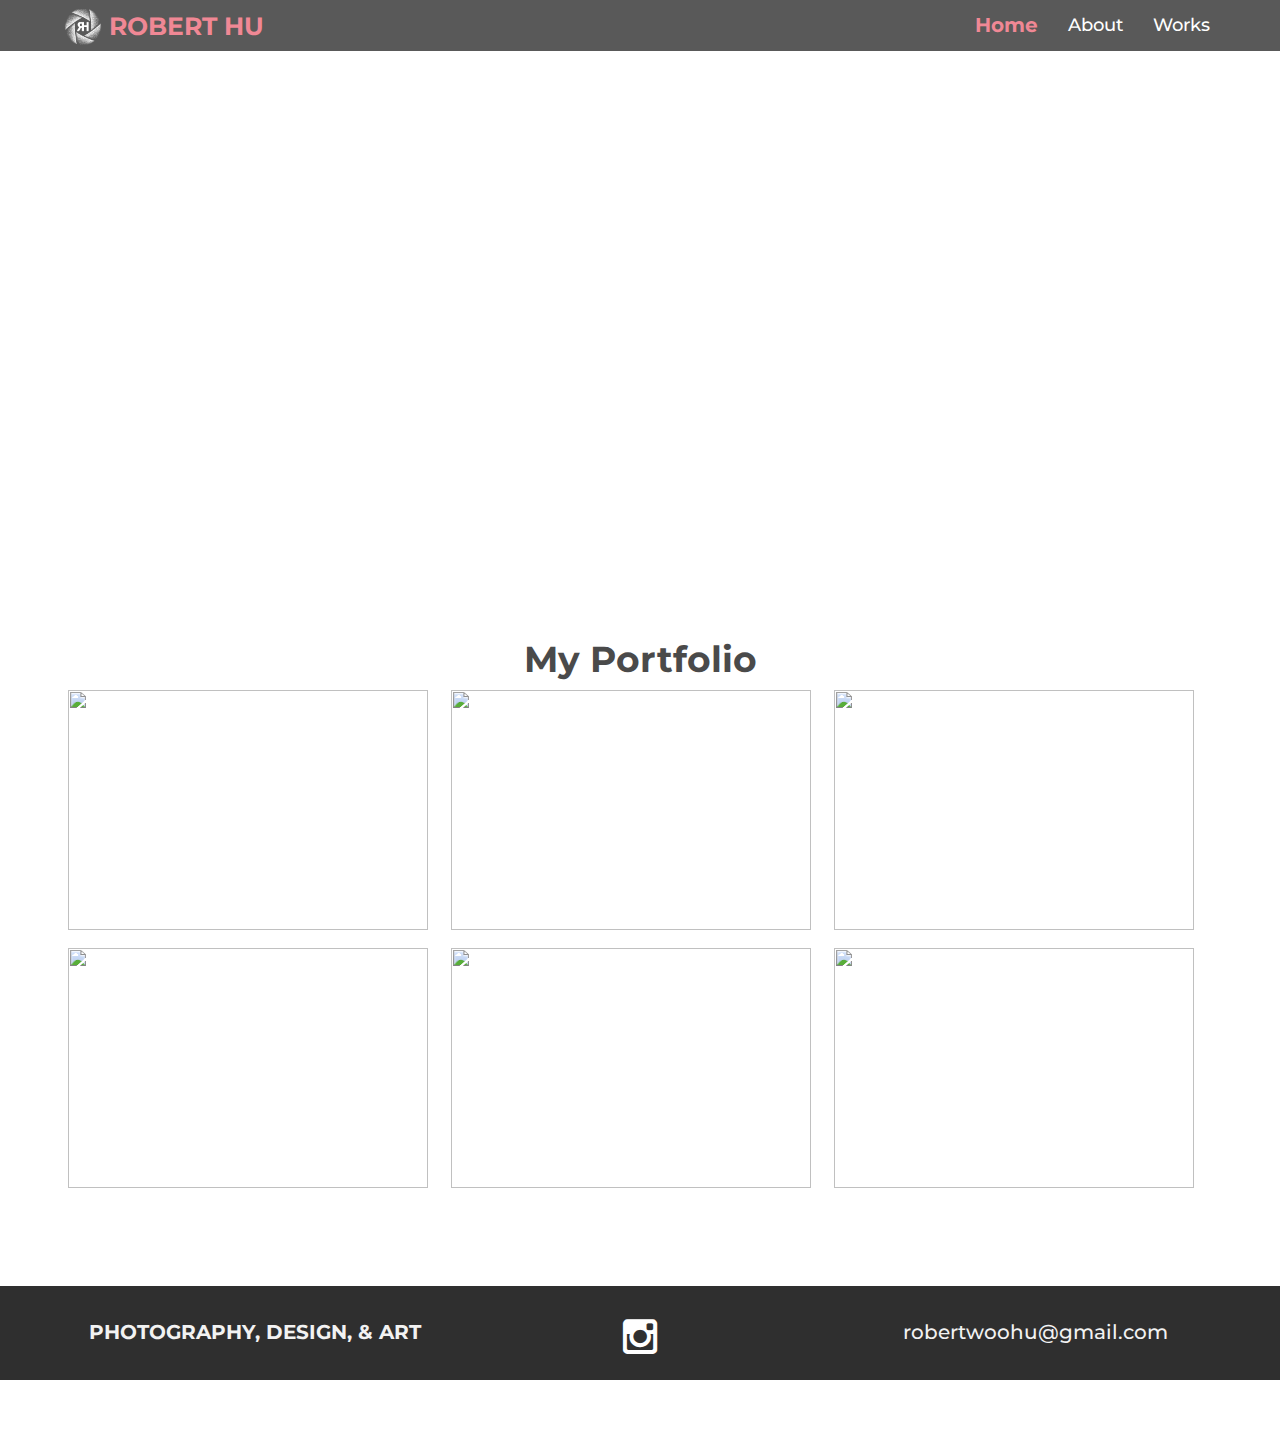
==== index.html @ b4334bc9 "Add files via upload" ====
<!DOCTYPE html>
<html lang="en">
  <head>
    <meta charset="utf-8">
    <meta http-equiv="X-UA-Compatible" content="IE=edge">
    <meta name="viewport" content="width=device-width, initial-scale=1">
    <meta name="description" content="">
    <meta name="author" content="">
    <link rel="shortcut icon" href="assets/ico/favicon.ico">

    <title>Robert Hu</title>
    <link rel="shortcut icon" href="favicon.png" type="image/png" />

    <!-- Bootstrap core CSS -->
    <link href="assets/css/bootstrap.css" rel="stylesheet">

    <!-- Custom styles for this template -->
    <link href="assets/css/style.css" rel="stylesheet">
    <link href="assets/css/font-awesome.min.css" rel="stylesheet">

    <!-- Just for debugging purposes. Don't actually copy this line! -->
    <!--[if lt IE 9]><script src="../../assets/js/ie8-responsive-file-warning.js"></script><![endif]-->

    <!-- HTML5 shim and Respond.js IE8 support of HTML5 elements and media queries -->
    <!--[if lt IE 9]>
      <script src="https://oss.maxcdn.com/libs/html5shiv/3.7.0/html5shiv.js"></script>
      <script src="https://oss.maxcdn.com/libs/respond.js/1.4.2/respond.min.js"></script>
    <![endif]-->
  </head>

  <body>

    <!-- Static navbar -->
    <div class="navbar navbar-default navbar-fixed-top" role="navigation">
      <div class="container">
        <div class="navbar-header">
          <button type="button" class="navbar-toggle" data-toggle="collapse" data-target=".navbar-collapse">
            <span class="sr-only">Toggle navigation</span>
            <span class="icon-bar"></span>
            <span class="icon-bar"></span>
            <span class="icon-bar"></span>
          </button>
          <a class="navbar-brand" href="index.html">
          	<img src="icon1.png" width="38" height="38" opacity="1"/> ROBERT HU</a>
        </div>
        <div class="navbar-collapse collapse">
          <ul class="nav navbar-nav navbar-right">
            <li class="active"><a href="index.html">Home</a></li>
            <li><a href="about.html">About</a></li>
            <li><a href="#works">Works</a></li>
          </ul>
        </div><!--/.nav-collapse -->
      </div>
    </div>


	<div id="headerwrap">
	    <div class="container">
			<div class="row">
				<div class="col-lg-6 col-lg-offset-3">
					<h4>HEY, WHAT'S UP, HELLO MY NAME'S</h4>
					<h1>ROBERT HU</h1>
					<h4>PHOTOGRAPHY, DESIGN, & ART</h4>
				</div>
			</div><! --/row -->
	    </div> <!-- /container -->
	</div><! --/headerwrap -->
	



	<section id="works"></section>
	<div class="container">
		<div class="row centered mt mb">
			<h1>My Portfolio</h1>
			<ul class="img-list">				
  				<li>
    				<a href="Places.html">
      					<img src="assets/img/portfolio/Places.jpg" width="360" height="240" />
      					<span class="text-content"><span>PLACES</span></span>
    				</a>
  				</li>
  				<li>
    				<a href="index.html">
      					<img src="assets/img/portfolio/Urban.jpg" width="360" height="240" />
      					<span class="text-content"><span>URBAN</span></span>
    				</a>
  				</li>
  				<li>
    				<a href="index.html">
      					<img src="assets/img/portfolio/Night.jpg" width="360" height="240" />
      					<span class="text-content"><span>NIGHT</span></span>
    				</a>
  				</li> 
  				<li>
    				<a href="index.html">
      					<img src="assets/img/portfolio/People.jpg" width="360" height="240" />
      					<span class="text-content"><span>PEOPLE</span></span>
    				</a>
  				</li>
  				<li>
    				<a href="index.html">
      					<img src="assets/img/portfolio/Penn & Events.jpg" width="360" height="240" />
      					<span class="text-content"><span>PENN & EVENTS</span></span>
    				</a>
  				</li>
  				 <li>
    				<a href="index.html">
      					<img src="assets/img/portfolio/Random.jpg" width="360" height="240" />
      					<span class="text-content"><span>RANDOM</span></span>
    				</a>
  				</li>
			</ul>

		</div><! --/row -->
	</div><! --/container -->
<!--	
	<div id="social">
		<div class="container">
			<div class="row centered">
				<div class="col-lg-2">
					<a href="#"><i class="fa fa-dribbble"></i></a>
				</div>
				<div class="col-lg-2">
					<a href="#"><i class="fa fa-facebook"></i></a>
				</div>
				<div class="col-lg-2">
					<a href="#"><i class="fa fa-twitter"></i></a>
				</div>
				<div class="col-lg-2">
					<a href="#"><i class="fa fa-linkedin"></i></a>
				</div>

				<div class="col-lg-2">
					<a href="#"><i class="fa fa-tumblr"></i></a>
				</div>
			
			</div><! --/row -->
		</div><! --/container -->
	</div><! --/social -->

	<div id="footerwrap">
		<div class="container">
			<div class="row centered">
				<div class="col-lg-4">
					<p><b>PHOTOGRAPHY, DESIGN, & ART</b></p>
				</div>

				<div class="col-lg-4">
					<a href="https://www.instagram.com/robertwoohoo/"><i class="fa fa-instagram"></i></a>
				</div>
				<div class="col-lg-4">
					<p>robertwoohu@gmail.com</p>
				</div>
			</div>
		</div>
	</div><! --/footerwrap -->
	


    <!-- Bootstrap core JavaScript
    ================================================== -->
    <!-- Placed at the end of the document so the pages load faster -->
    <script src="https://ajax.googleapis.com/ajax/libs/jquery/1.11.0/jquery.min.js"></script>
    <script src="assets/js/bootstrap.min.js"></script>
  </body>
</html>
---- assets/css/style.css ----
/*
 * Author: Carlos Alvarez
 * URL: http://Alvarez.is
 *
 * Project Name: NYC Design
 * Version: 1.0
 * Date: 04-20-2014
 * URL: 
 */


/* ==========================================================================
   Base Styles, Bootstrap Modifications & Fonts Import
   ========================================================================== */

@import url(http://fonts.googleapis.com/css?family=Montserrat:400,700);


::-moz-selection {
    background: #f2c2c9;
    color: #a4003a;
    text-shadow: none;
}

::selection {
    background: #16a085;
    color: #a4003a;
    text-shadow: none;
}

/*
 * A better looking default horizontal rule
 */

 hr {
    display: block;
    height: 1px;
    border: 0;
    border-top: 1px solid #ccc;
    margin: 1em 0;
    padding: 0;
}

.centered {
	text-align: center
}

.mt {
	margin-top: 60px;
}

.mb {
	margin-top: 40px;
	margin-bottom: 80px;
}

/* ==========================================================================
   General styles
   ========================================================================== */


body {
    font-family: 'Montserrat', sans-serif;
    font-weight: 500;
    font-size: 18px;

    -webkit-font-smoothing: antialiased;
    -webkit-overflow-scrolling: touch;
}

h1, h2, h3, h4, h5, h6 {
	font-weight: 700;
    color: #4a4a4a;
}


.navbar-brand {
	font-weight: 700;
}

.navbar-default .navbar-brand {
	color: #e9495c;
	opacity: 1;
}

.navbar-default {
	background-color: #000;
	opacity: 0.65;
	border-color: transparent;
}

.navbar-default .navbar-nav > .active > a, .navbar-default .navbar-nav > .active > a:hover, .navbar-default .navbar-nav > .active > a:focus {
	color: #e9495c;
	background-color: transparent;
	font-size: 20px;
	font-weight: 700;
	border-bottom: 0px solid #e9495c
}

.navbar-default .navbar-nav > li > a {
	color: #fff;
}

/* ==========================================================================
   Wrap Sections
   ========================================================================== */

#headerwrap {
	background: url(../img/philly1.jpg) no-repeat center top;
	margin-top: -70px;
	padding-top: 250px;
	text-align:center;
	background-attachment: relative;
	background-position: center center;
	min-height: 650px;
	width: 100%;
	
    -webkit-background-size: 100%;
    -moz-background-size: 100%;
    -o-background-size: 100%;
    background-size: 100%;

    -webkit-background-size: cover;
    -moz-background-size: cover;
    -o-background-size: cover;
    background-size: cover;
}

#headerwrap h1 {
	color:#ffffff;
	padding-top: 10px;
	padding-bottom: 20px;
	letter-spacing: 4px;
	font-size: 80px;
	font-weight: bold;
}

#headerwrap h4 {
	font-weight: 400;
	color: #ffffff
}

#social {
	padding-top: 50px;
	padding-bottom: 50px;
	background-color: #f2f2f2;
}

#social i {
	font-size: 60px;
	color: #4a4a4a
}

#social i:hover {
	color: #e9495c
}

#footerwrap {
	color: #fff;
	font-size: 40px;
	padding-top: 22px;
	padding-bottom: 15px;
	background-color: #2f2f2f;
}

#footerwrap i {
	color: #fff;
}

#footerwrap i:hover {
	color: #e9495c;
}
#footerwrap p {
	font-size: 20px;
	color: #f2f2f2;
	padding-top: 10px;
	margin-left: 10px;
}

#workwrap {	
	background: url(../img/portfolio/Places1.jpg) no-repeat center top;
	margin-top: -70px;
	padding-top: 250px;
	text-align:center;
	background-attachment: relative;
	background-position: center center;
	min-height: 650px;
	width: 100%;
	
    -webkit-background-size: 100%;
    -moz-background-size: 100%;
    -o-background-size: 100%;
    background-size: 100%;

    -webkit-background-size: cover;
    -moz-background-size: cover;
    -o-background-size: cover;
    background-size: cover;
}

#workwrap h1 {
	color:#ffffff;
	padding-top: 10px;
	padding-bottom: 20px;
	letter-spacing: 4px;
	font-size: 80px;
	font-weight: bold;
}

#workwrap h4 {
	font-weight: 400;
	color: #e9495c
}

#aboutwrap {	
	background: url(../img/Robert1.jpg) no-repeat center top;
	margin-top: -70px;
	padding-top: 250px;
	text-align:center;
	background-attachment: relative;
	background-position: center center;
	min-height: 650px;
	width: 100%;
	
    -webkit-background-size: 100%;
    -moz-background-size: 100%;
    -o-background-size: 100%;
    background-size: 100%;

    -webkit-background-size: cover;
    -moz-background-size: cover;
    -o-background-size: cover;
    background-size: cover;
}




/* Gallery */
.gallery {
	margin-top: 30px;
}

.gallery img:hover {
	color: #222222;
	opacity: 0.5;
}
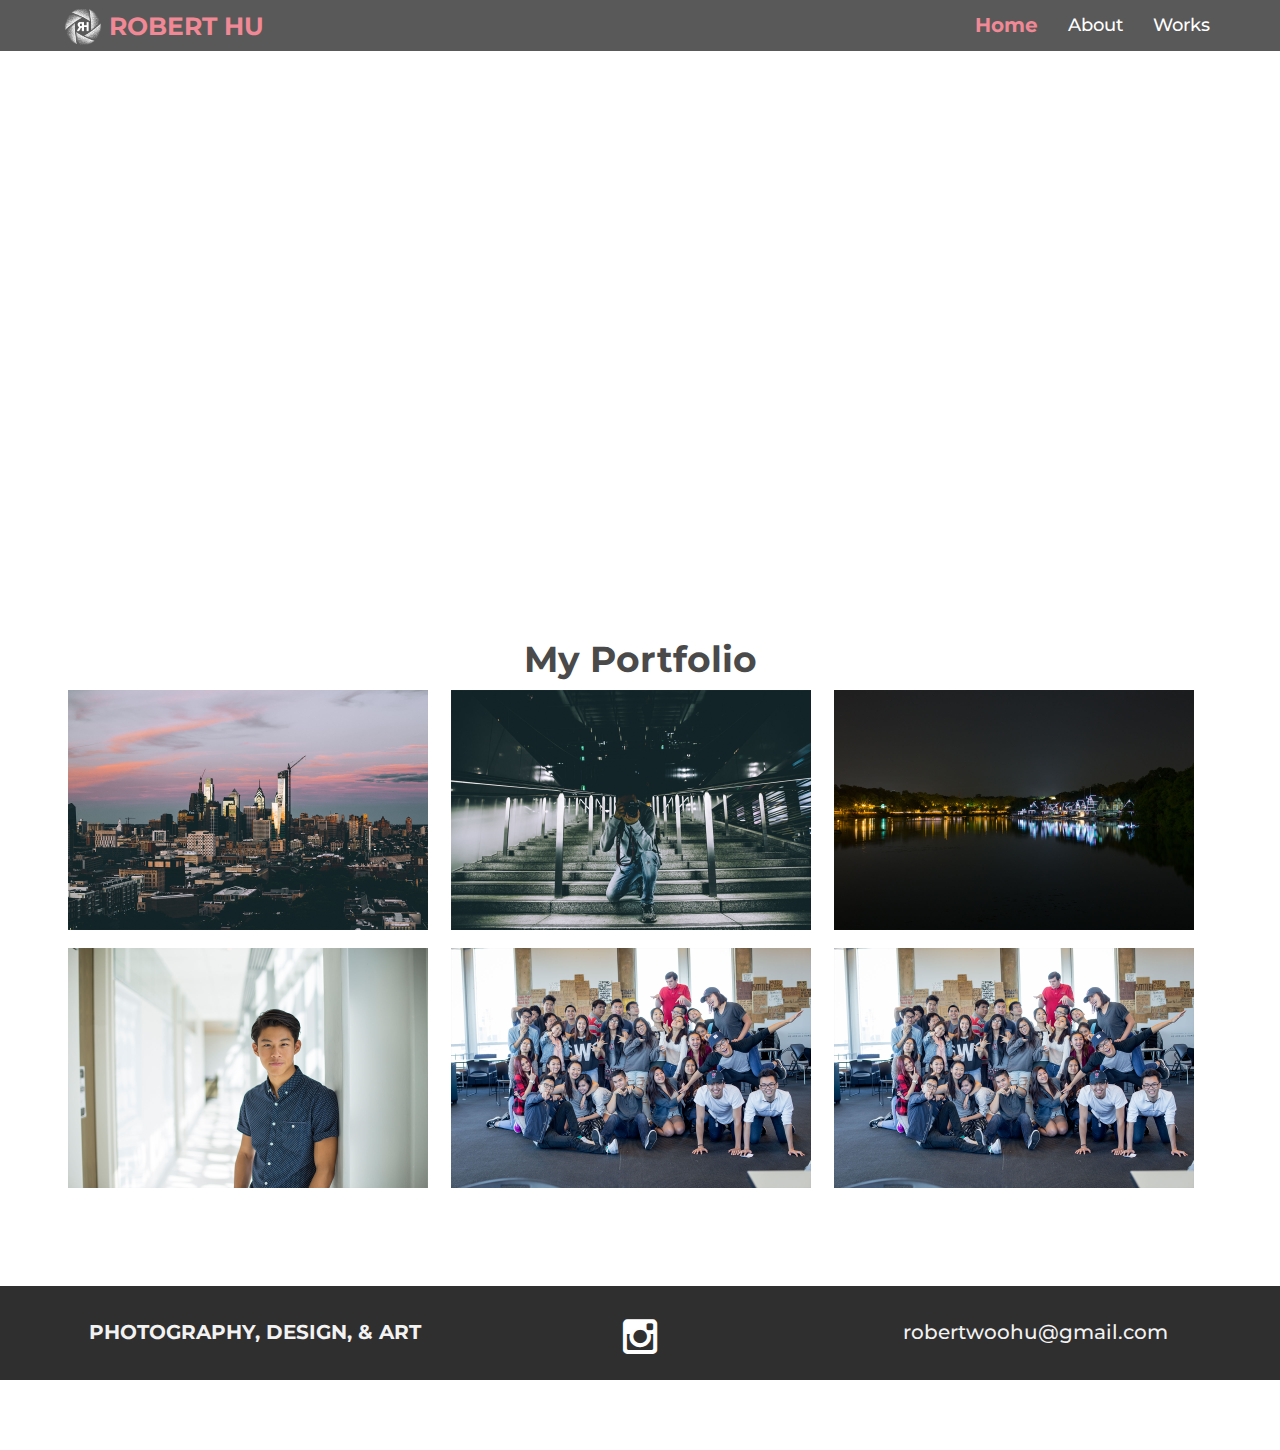
==== commit 7de05fe7: "Update index.html" ====
--- a/index.html
+++ b/index.html
@@ -40,12 +40,12 @@
             <span class="icon-bar"></span>
             <span class="icon-bar"></span>
           </button>
-          <a class="navbar-brand" href="index.html">
+          <a class="navbar-brand" href="home.html">
           	<img src="icon1.png" width="38" height="38" opacity="1"/> ROBERT HU</a>
         </div>
         <div class="navbar-collapse collapse">
           <ul class="nav navbar-nav navbar-right">
-            <li class="active"><a href="index.html">Home</a></li>
+            <li class="active"><a href="home.html">Home</a></li>
             <li><a href="about.html">About</a></li>
             <li><a href="#works">Works</a></li>
           </ul>
@@ -76,37 +76,37 @@
 			<ul class="img-list">				
   				<li>
     				<a href="Places.html">
-      					<img src="assets/img/portfolio/Places.jpg" width="360" height="240" />
+      					<img src="assets/img/portfolio/placesx.jpg" width="360" height="240" />
       					<span class="text-content"><span>PLACES</span></span>
     				</a>
   				</li>
   				<li>
-    				<a href="index.html">
-      					<img src="assets/img/portfolio/Urban.jpg" width="360" height="240" />
+    				<a href="home.html">
+      					<img src="assets/img/portfolio/urbanx.jpg" width="360" height="240" />
       					<span class="text-content"><span>URBAN</span></span>
     				</a>
   				</li>
   				<li>
-    				<a href="index.html">
-      					<img src="assets/img/portfolio/Night.jpg" width="360" height="240" />
+    				<a href="home.html">
+      					<img src="assets/img/portfolio/nightx.jpg" width="360" height="240" />
       					<span class="text-content"><span>NIGHT</span></span>
     				</a>
   				</li> 
   				<li>
-    				<a href="index.html">
-      					<img src="assets/img/portfolio/People.jpg" width="360" height="240" />
+    				<a href="People.html">
+      					<img src="assets/img/portfolio/peoplex.jpg" width="360" height="240" />
       					<span class="text-content"><span>PEOPLE</span></span>
     				</a>
   				</li>
   				<li>
-    				<a href="index.html">
-      					<img src="assets/img/portfolio/Penn & Events.jpg" width="360" height="240" />
+    				<a href="Events.html">
+      					<img src="assets/img/portfolio/pennx.jpg" width="360" height="240" />
       					<span class="text-content"><span>PENN & EVENTS</span></span>
     				</a>
   				</li>
   				 <li>
-    				<a href="index.html">
-      					<img src="assets/img/portfolio/Random.jpg" width="360" height="240" />
+    				<a href="home.html">
+      					<img src="assets/img/portfolio/pennx.jpg" width="360" height="240" />
       					<span class="text-content"><span>RANDOM</span></span>
     				</a>
   				</li>
--- a/assets/css/style.css
+++ b/assets/css/style.css
@@ -212,28 +212,75 @@
 	color: #e9495c
 }
 
+#peoplewrap {	
+	background: url(../img/portfolio/Kien1.jpg) no-repeat center top;
+	margin-top: -70px;
+	padding-top: 250px;
+	text-align:center;
+	background-attachment: relative;
+	background-position: center center;
+	min-height: 650px;
+	width: 100%;
+	
+    -webkit-background-size: 100%;
+    -moz-background-size: 100%;
+    -o-background-size: 100%;
+    background-size: 100%;
+
+    -webkit-background-size: cover;
+    -moz-background-size: cover;
+    -o-background-size: cover;
+    background-size: cover;
+}
+
+#peoplewrap h1 {
+	color:#ffffff;
+	padding-top: 10px;
+	padding-bottom: 20px;
+	letter-spacing: 4px;
+	font-size: 80px;
+	font-weight: bold;
+}
+
+#peoplewrap h4 {
+	font-weight: 400;
+	color: #e9495c
+}
+
 #aboutwrap {	
 	background: url(../img/Robert1.jpg) no-repeat center top;
 	margin-top: -70px;
 	padding-top: 250px;
 	text-align:center;
 	background-attachment: relative;
-	background-position: center center;
-	min-height: 650px;
-	width: 100%;
-	
-    -webkit-background-size: 100%;
-    -moz-background-size: 100%;
-    -o-background-size: 100%;
-    background-size: 100%;
-
-    -webkit-background-size: cover;
-    -moz-background-size: cover;
-    -o-background-size: cover;
-    background-size: cover;
-}
-
-
+	background-position: top center;
+	min-height: 650px;
+	width: 100%;
+	
+    -webkit-background-size: 100%;
+    -moz-background-size: 100%;
+    -o-background-size: 100%;
+    background-size: 100%;
+
+    -webkit-background-size: cover;
+    -moz-background-size: cover;
+    -o-background-size: cover;
+    background-size: cover;
+}
+
+#aboutwrap h1 {
+	color:#ffffff;
+	padding-top: 10px;
+	padding-bottom: 20px;
+	letter-spacing: 4px;
+	font-size: 80px;
+	font-weight: bold;
+}
+
+#aboutwrap h4 {
+	font-weight: 400;
+	color: #e9495c
+}
 
 
 /* Gallery */
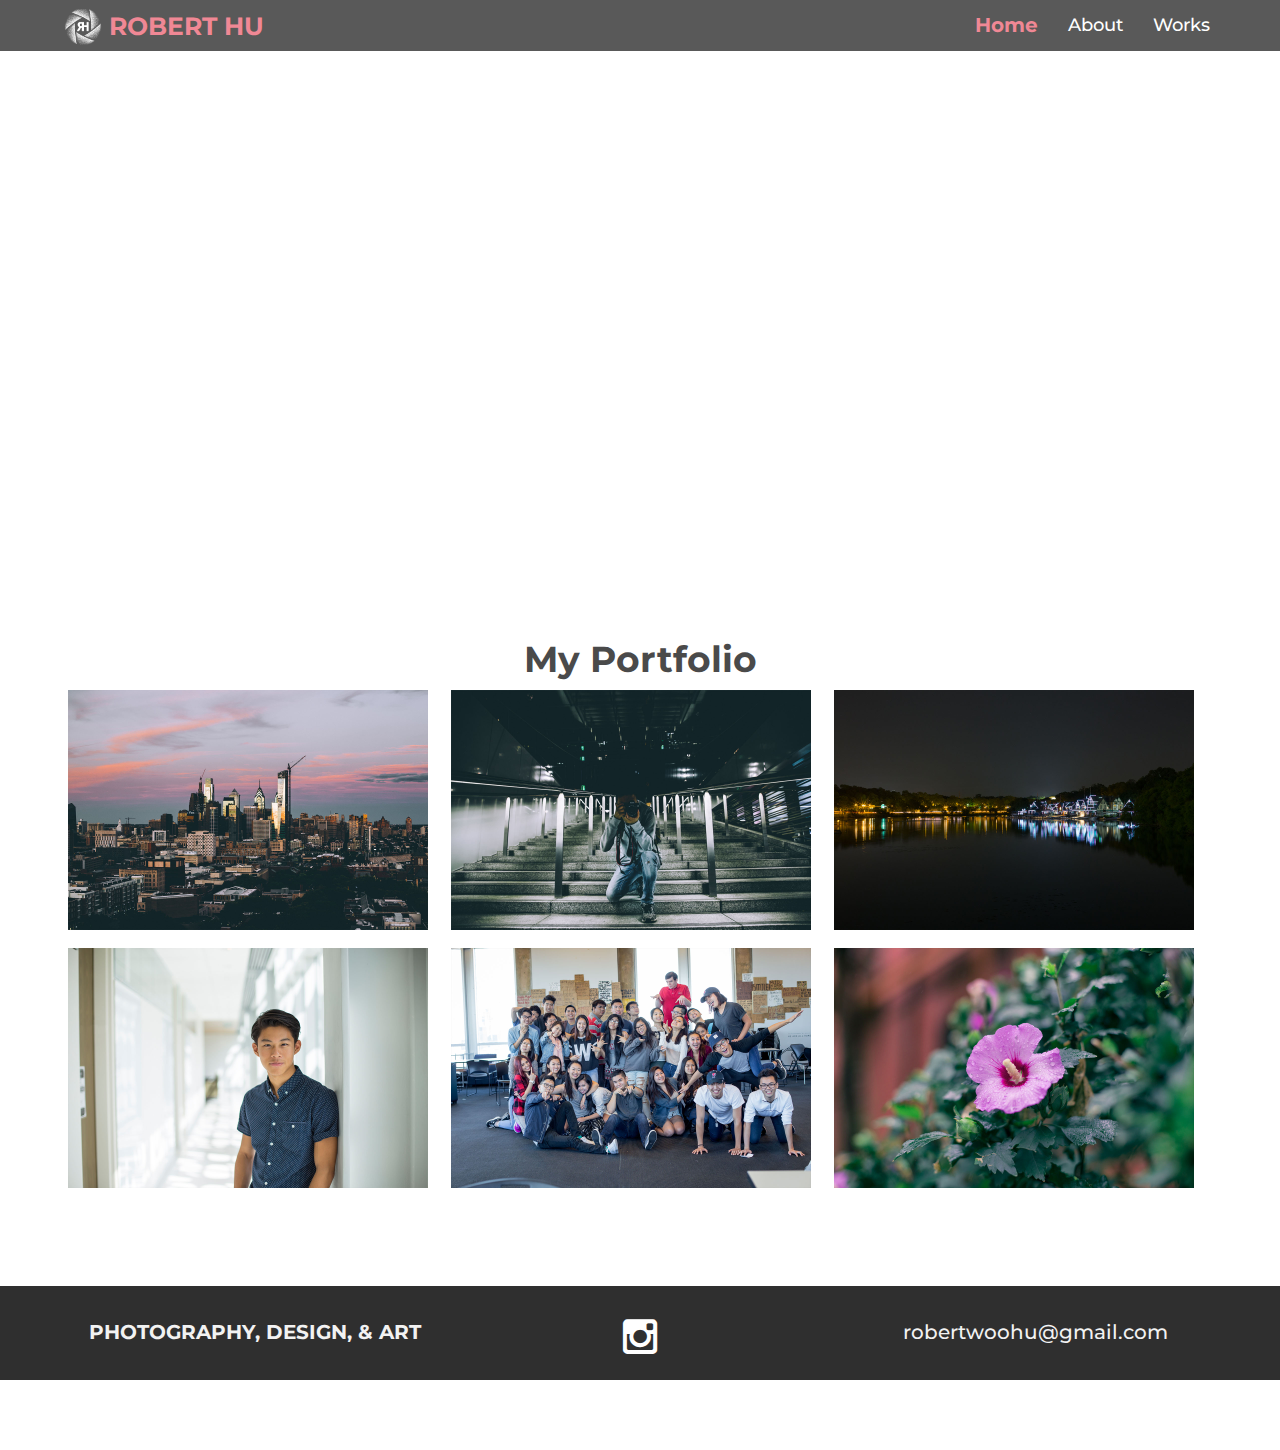
==== commit 97ae705a: "Update index.html" ====
--- a/index.html
+++ b/index.html
@@ -106,7 +106,7 @@
   				</li>
   				 <li>
     				<a href="home.html">
-      					<img src="assets/img/portfolio/pennx.jpg" width="360" height="240" />
+      					<img src="assets/img/portfolio/randomx.jpg" width="360" height="240" />
       					<span class="text-content"><span>RANDOM</span></span>
     				</a>
   				</li>
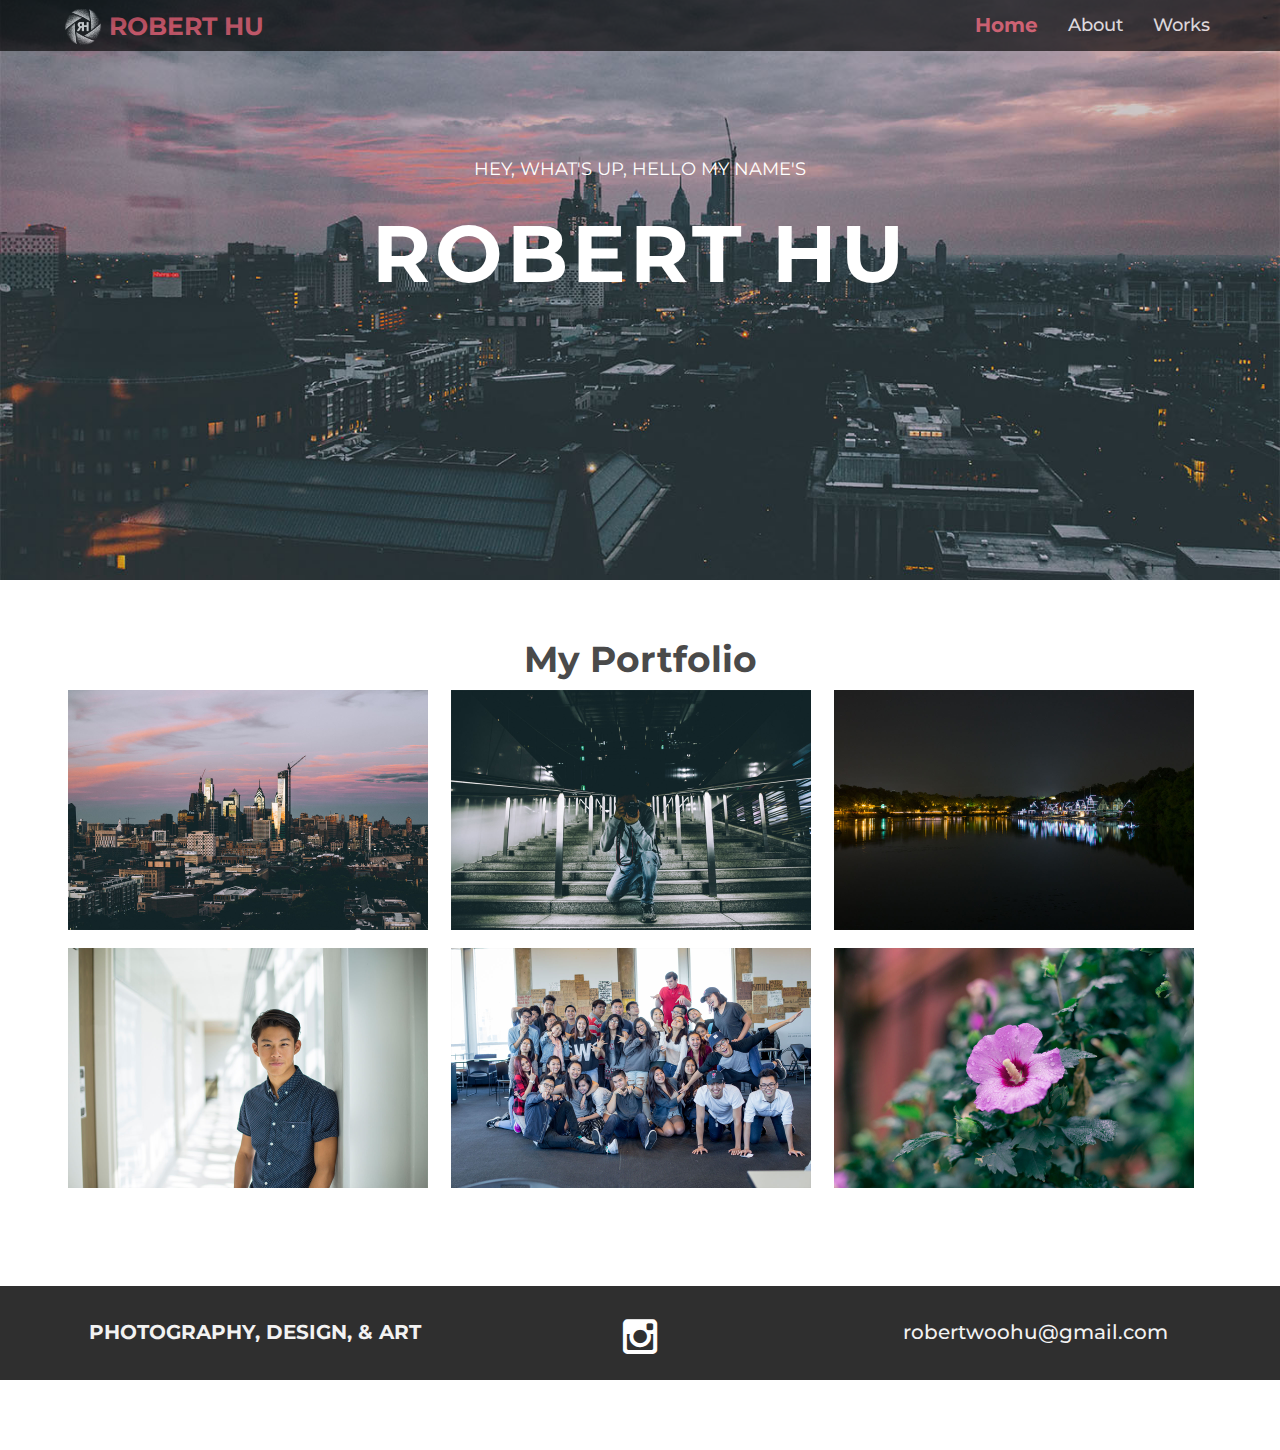
==== commit faedb73f: "Update index.html" ====
--- a/index.html
+++ b/index.html
@@ -60,7 +60,7 @@
 				<div class="col-lg-6 col-lg-offset-3">
 					<h4>HEY, WHAT'S UP, HELLO MY NAME'S</h4>
 					<h1>ROBERT HU</h1>
-					<h4>PHOTOGRAPHY, DESIGN, & ART</h4>
+					<h4><! --/PHOTOGRAPHY, DESIGN, & ART --></h4>
 				</div>
 			</div><! --/row -->
 	    </div> <!-- /container -->
--- a/assets/css/style.css
+++ b/assets/css/style.css
@@ -106,7 +106,7 @@
    ========================================================================== */
 
 #headerwrap {
-	background: url(../img/philly1.jpg) no-repeat center top;
+	background: url(../img/phillyx.jpg) no-repeat center top;
 	margin-top: -70px;
 	padding-top: 250px;
 	text-align:center;
@@ -291,4 +291,4 @@
 .gallery img:hover {
 	color: #222222;
 	opacity: 0.5;
-}+}
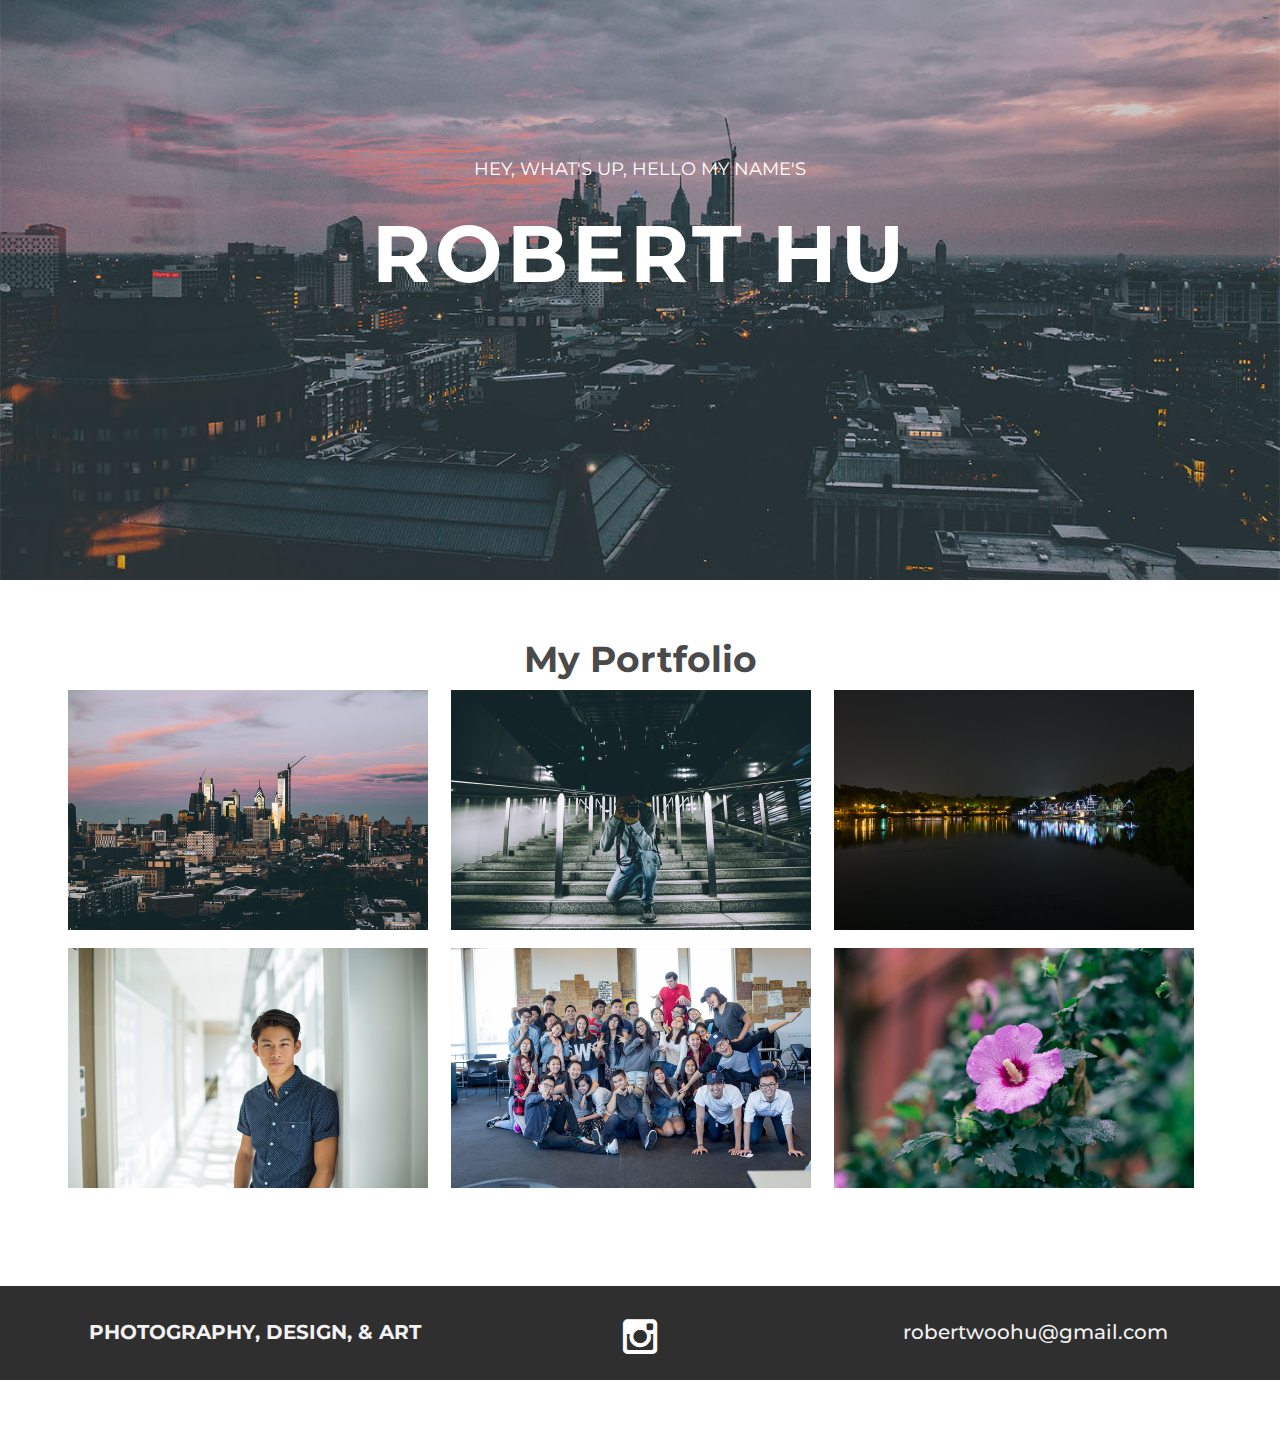
==== commit dbc4981f: "Update index.html" ====
--- a/index.html
+++ b/index.html
@@ -45,7 +45,7 @@
         </div>
         <div class="navbar-collapse collapse">
           <ul class="nav navbar-nav navbar-right">
-            <li class="active"><a href="home.html">Home</a></li>
+            <li class="active"><a href="index.html">Home</a></li>
             <li><a href="about.html">About</a></li>
             <li><a href="#works">Works</a></li>
           </ul>
@@ -60,7 +60,7 @@
 				<div class="col-lg-6 col-lg-offset-3">
 					<h4>HEY, WHAT'S UP, HELLO MY NAME'S</h4>
 					<h1>ROBERT HU</h1>
-					<h4><! --/PHOTOGRAPHY, DESIGN, & ART --></h4>
+					<h4></h4>
 				</div>
 			</div><! --/row -->
 	    </div> <!-- /container -->
--- a/assets/css/style.css
+++ b/assets/css/style.css
@@ -84,8 +84,8 @@
 }
 
 .navbar-default {
-	background-color: #000;
-	opacity: 0.65;
+	background-color: #fff;
+	opacity: 0.00;
 	border-color: transparent;
 }
 
